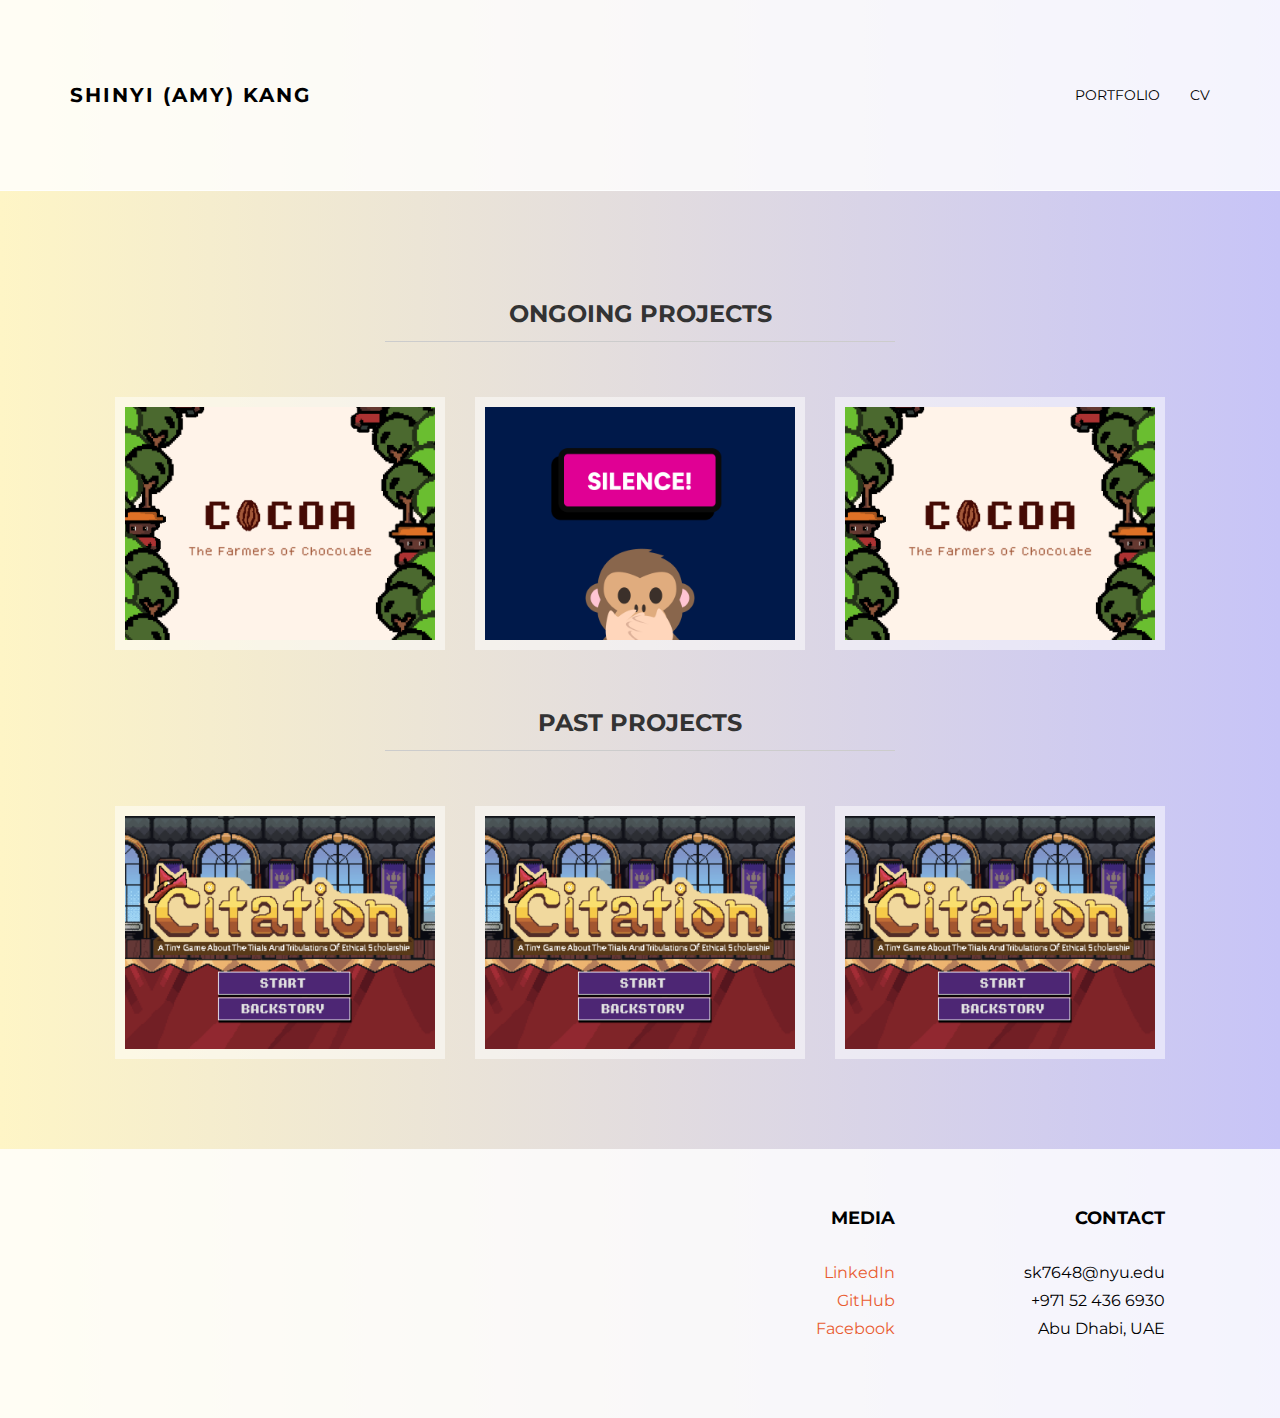
==== portfolio.html @ f3cd146c "build_1" ====
<!DOCTYPE html>
<html lang="en">
  <head>
    <meta charset="utf-8">
    <meta http-equiv="X-UA-Compatible" content="IE=edge">
    <meta name="viewport" content="width=device-width, initial-scale=1.0">
    <meta name="description" content="">
    <meta name="author" content="">
    <link rel="shortcut icon" href="../../docs-assets/ico/favicon.png">

    <title>Portfolio</title>

    <!-- Bootstrap core CSS -->
    <link href="assets/css/bootstrap.css" rel="stylesheet">


    <!-- Custom styles for this template -->
    <link href="assets/css/main.css" rel="stylesheet">

    <script src="https://code.jquery.com/jquery-1.10.2.min.js"></script>
    <script src="assets/js/hover.zoom.js"></script>
    <script src="assets/js/hover.zoom.conf.js"></script>

    <!-- HTML5 shim and Respond.js IE8 support of HTML5 elements and media queries -->
    <!--[if lt IE 9]>
      <script src="https://oss.maxcdn.com/libs/html5shiv/3.7.0/html5shiv.js"></script>
      <script src="https://oss.maxcdn.com/libs/respond.js/1.3.0/respond.min.js"></script>
    <![endif]-->
  </head>

  <body>

    <!-- Static navbar -->
    <div class="navbar navbar-inverse navbar-static-top">
      <div class="container">
        <div class="navbar-header">
          <button type="button" class="navbar-toggle" data-toggle="collapse" data-target=".navbar-collapse">
            <span class="icon-bar"></span>
            <span class="icon-bar"></span>
            <span class="icon-bar"></span>
          </button>
          <a class="navbar-brand" href="index.html">SHINYI (AMY) KANG</a>
        </div>
        <div class="navbar-collapse collapse">
          <ul class="nav navbar-nav navbar-right">
            <li><a href="portfolio.html">Portfolio</a></li>
            <li><a href="shinyikang_cv_13apr2022.pdf" target="_blank">CV</a></li>
          </ul>
        </div><!--/.nav-collapse -->
      </div>
    </div>
	
	
	<!-- +++++ Projects Section +++++ -->
	
	<div class="container pt">
		<div class="row mt">
			<div class="col-lg-6 col-lg-offset-3 centered">
				<h3>ONGOING PROJECTS</h3>
				<hr>
<!-- 				<p>Show your work here. Dribbble shots from the awesome designer <a href="http://dribbble.com/wanderingbert">David Creighton-Pester</a>.</p>
 -->			</div>
		</div>
		<div class="row mt centered">	
			<div class="col-lg-4">
				<a class="zoom green portfolioimage" href="portfolio/cocoa.html">
					<img class="img-responsive" src="assets/img/portfolio/cocoa_game.png" alt="" />
					<div class="overlay">
					    <div class="textP"><h3>COCOA</h3><br>Serious Board Game about Chocolate</div>
					  </div>
				</a>
			</div>
			<div class="col-lg-4">
				<a class="zoom green portfolioimage" href="portfolio/silence.html">
					<img class="img-responsive" src="assets/img/portfolio/silence.png" alt="" />
					<div class="overlay">
					    <div class="textP"><h3>SILENCE!</h3><br>Blockchain App to Combat Fake News</div>
					  </div>
				</a>
			</div>
			<div class="col-lg-4">
				<a class="zoom green portfolioimage" href="portfolio/cocoa.html">
					<img class="img-responsive" src="assets/img/portfolio/cocoa_game.png" alt="" />
					<div class="overlay">
					    <div class="textP"><h3>COCOA</h3><br>Serious Board Game about Chocolate</div>
					  </div>
				</a>
			</div>
		</div><!-- /row -->

		<div class="row mt">
			<div class="col-lg-6 col-lg-offset-3 centered">
				<h3>PAST PROJECTS</h3>
				<hr>
			</div>
		</div>

		<div class="row mt centered">	
			<div class="col-lg-4">
				<a class="zoom green portfolioimage" href="portfolio/cocoa.html">
					<img class="img-responsive" src="assets/img/portfolio/citation.png" alt="" />
					<div class="overlay">
					    <div class="textP"><h3>CITATION</h3><br>Web Game about Academic Integrity</div>
					  </div>
				</a>
			</div>
			<div class="col-lg-4">
				<a class="zoom green portfolioimage" href="portfolio/cocoa.html">
					<img class="img-responsive" src="assets/img/portfolio/citation.png" alt="" />
					<div class="overlay">
					    <div class="textP"><h3>CITATION</h3><br>Web Game about Academic Integrity</div>
					  </div>
				</a>
			</div>
			<div class="col-lg-4">
				<a class="zoom green portfolioimage" href="portfolio/cocoa.html">
					<img class="img-responsive" src="assets/img/portfolio/citation.png" alt="" />
					<div class="overlay">
					    <div class="textP"><h3>CITATION</h3><br>Web Game about Academic Integrity</div>
					  </div>
				</a>
			</div>

		</div> <!-- /row  -->
	</div> <!-- /container -->
	
	
	<!-- +++++ Footer Section +++++ -->
	
	<div id="footer">
		<div class="container">
			<div class="row">
				<div class="col-lg-2">
				</div><!-- /col-lg-4 -->

				<div class="col-lg-2">
				</div><!-- /col-lg-4 -->

				<div class="col-lg-2">
				</div><!-- /col-lg-4 -->
				
				
				<div class="col-lg-3">
					<h4>Media</h4>
					<p>
						<a href="https://www.linkedin.com/in/shinyi-amy-k-a40a75125/" target="_blank">LinkedIn</a><br/>
						<a href="https://github.com/shinyikang/" target="_blank">GitHub</a><br/>
						<a href="https://www.facebook.com/amyshinyikang" target="_blank">Facebook</a>
					</p>
				</div><!-- /col-lg-4 -->

				<div class="col-lg-3">
					<h4>Contact</h4>
					<p>
						sk7648@nyu.edu<br/>
						+971 52 436 6930<br/>
						Abu Dhabi, UAE
					</p>
				</div><!-- /col-lg-4 -->
			
			</div>
		
		</div>
	</div>
---- assets/css/main.css ----
/*
 * Author: Carlos Alvarez
 * URL: http://alvarez.is
 *
 * Project Name: STANLEY - Free Bootstrap 3 Theme
 * Version: 1.0
 * URL: http://blacktie.co
 */

@import url(http://fonts.googleapis.com/css?family=Montserrat:400,700);

body {
	background-image: linear-gradient(to right, #FEF5C6 , #C7C4F7);
  	font-family: 'Montserrat', sans-serif;
    font-weight: 400;
    font-size: 14px;
    color: #555;

    -webkit-font-smoothing: antialiased;
    -webkit-overflow-scrolling: touch;
}

/* Titles */
h1, h2, h3, h4, h5, h6 {
	font-family: 'Montserrat', sans-serif;
    font-weight: 700;
    color: #333;
}

h1 {
	font-size: 35px;
	margin-top: 30px;
	margin-bottom: 30px;
}



/* Paragraph & Typographic */
p {
    line-height: 28px;
    margin-bottom: 25px;
    font-size: 16px;
}

.centered {
    text-align: center;
}

/* Links */
a {
    color: #E95C31;
    word-wrap: break-word;

    -webkit-transition: color 0.1s ease-in, background 0.1s ease-in;
    -moz-transition: color 0.1s ease-in, background 0.1s ease-in;
    -ms-transition: color 0.1s ease-in, background 0.1s ease-in;
    -o-transition: color 0.1s ease-in, background 0.1s ease-in;
    transition: color 0.1s ease-in, background 0.1s ease-in;
}

a:hover,
a:focus {
    color: #D3D2F9;
    text-decoration: none;
    outline: 0;
}


a:before,
a:after {
    -webkit-transition: color 0.1s ease-in, background 0.1s ease-in;
    -moz-transition: color 0.1s ease-in, background 0.1s ease-in;
    -ms-transition: color 0.1s ease-in, background 0.1s ease-in;
    -o-transition: color 0.1s ease-in, background 0.1s ease-in;
    transition: color 0.1s ease-in, background 0.1s ease-in;
}

 hr {
    display: block;
    height: 1px;
    border: 0;
    border-top: 1px solid #ccc;
    margin: 1em 0;
    padding: 0;
}


.navbar {
	text-transform: uppercase;
	margin-bottom: 0px;
}

.navbar-inverse {
	padding-bottom: 70px;
	padding-top: 70px;
}

.navbar-inverse {
	background: rgba(255,255,255, 0.8);
	border-color: rgba(255,255,255, 0.8);
}

.navbar-inverse .navbar-nav > li > a {
	color: black;
}

.navbar-inverse .navbar-nav > li > a:hover,
.navbar-inverse .navbar-nav > li > a:focus {
	color: #E95C31;
}


.navbar-brand {
	font-weight: 700;
	font-size: 20px;
	letter-spacing: 2px;
}


.navbar-inverse .navbar-brand {
	color: black;
}

.navbar-inverse .navbar-toggle {
	border-color: transparent;
}

.progress-bar-theme {
  background-color: #E95C31;
}


/* Helpers */

.mt {
	margin-top: 40px;
	margin-bottom: 40px;
}

.pt {
	padding-top: 50px;
	padding-bottom: 50px;
}


/* +++++ WRAP SECTIONS +++++ */

#ww {
	padding-top: 70px;
	padding-bottom: 70px;
	background-image: linear-gradient(to right, #FEF5C6 , #C7C4F7);
}


#footer {
	background: rgba(255,255,255, 0.8);
	padding-top: 50px;
	padding-bottom: 50px; 
	text-align: right;
}

#footer p {
	color: black;
}

#footer h4 {
	color: black;
	text-transform: uppercase;
	padding-bottom: 20px;
}


/* +++++ Color Wraps / Blog Page +++++ */

#grey {
	padding-top: 60px;
	padding-bottom: 60px;
	background-color: #f2f2f2;
}

#white {
	padding-top: 60px;
	padding-bottom: 60px;
	background-color: #ffffff;
}



/* Blog Date*/
bd {
	font-size: 12px;
	text-transform: uppercase;
	color: #d2d2d2;
	font-weight: 700;
}

/* Blog Author*/
ba {
	font-size: 12px;
	text-transform: uppercase;
}

/* Blog Quote */
.bq {
	font-size: 22px;
	padding-top: 30px;
}

/* Blog Tags */
bt {
	font-size: 12px;
}

/* ================== PORTFOLIO IMAGES HOVER EFFECT ================== */
/* Effects also are controled by hover.zoom.js */
.zoom { 
    display:block; 
    position:relative; 
    overflow:hidden; 
    background:transparent url(../img/loader.gif) no-repeat center;
}


    .zoomOverlay {
        position:absolute;
        top:0; left:0;
        bottom:0; right:0;
        display:none;
        background-image:url(../img/zoom.png);
        background-repeat:no-repeat;
        background-position:center;
    }

.zoom2 {
	opacity: 1;
}

.zoom2:hover {
	opacity: 0.5;
}

/* glyphicon Configuration */

.glyphicon {
	font-size: 30px;
	color: black;
}

#profile {
	width: 155px;
}

.project_subtitle {

}
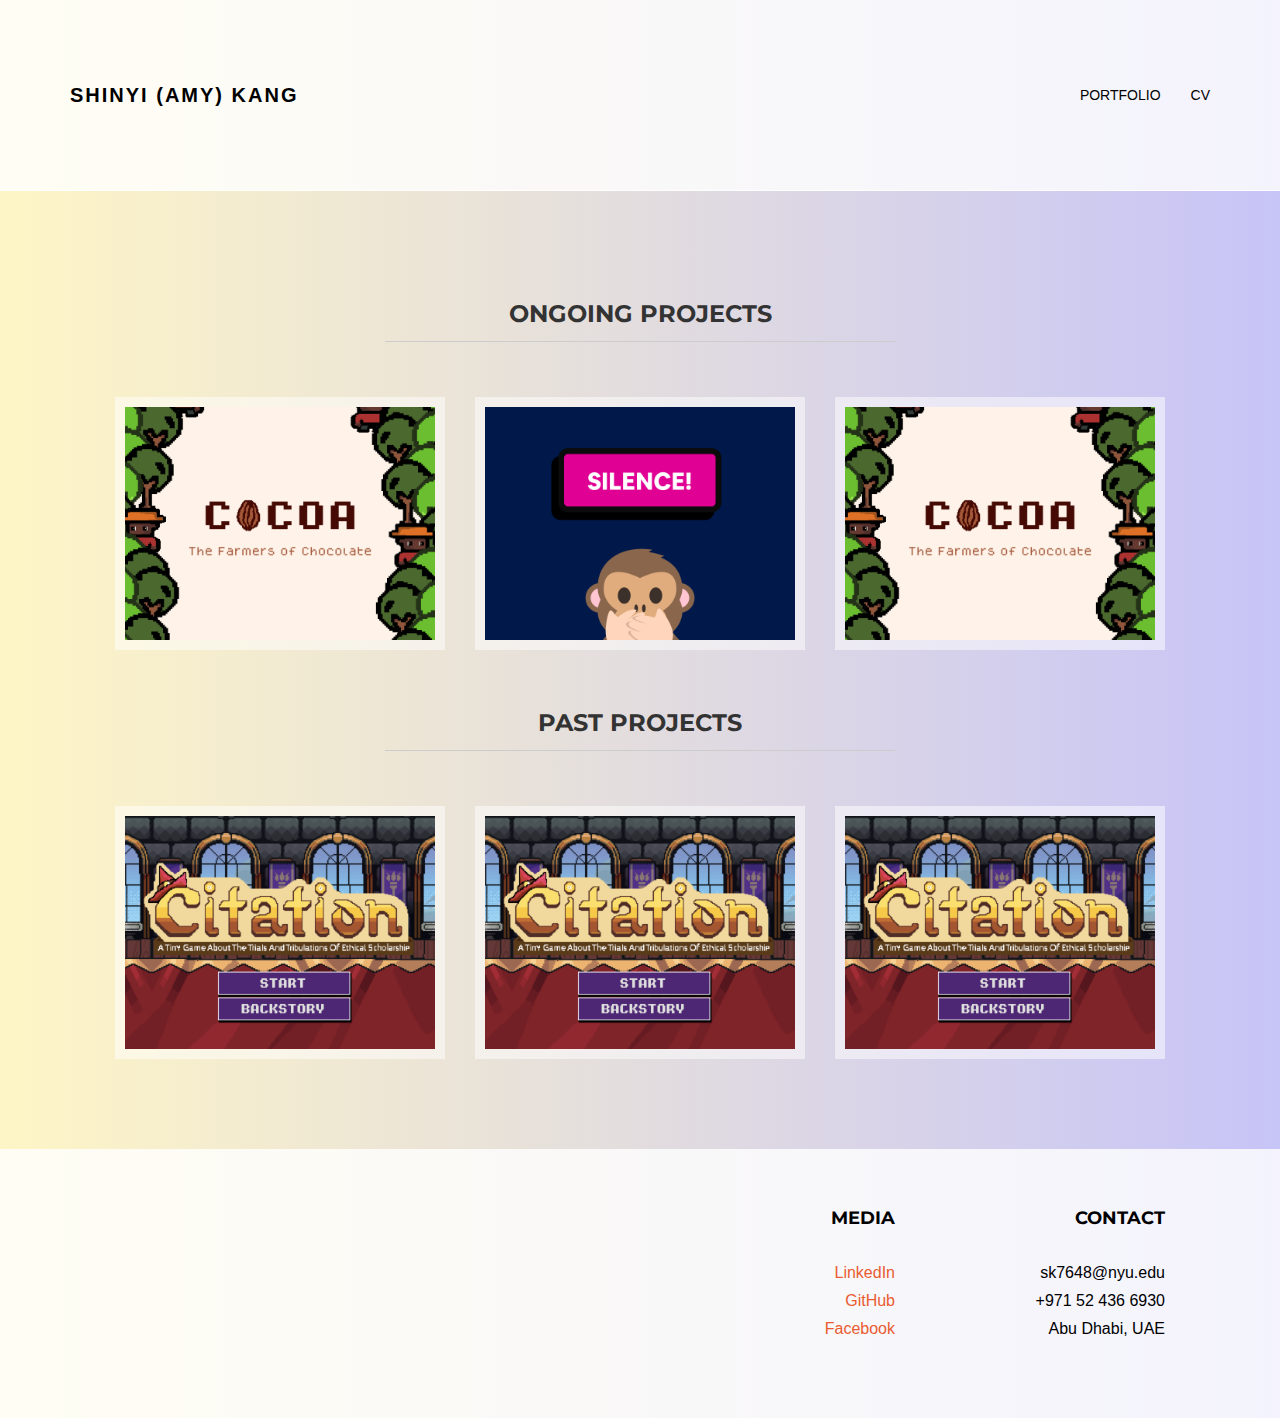
==== commit 3223d8c5: "hover_nolonger_js" ====
--- a/portfolio.html
+++ b/portfolio.html
@@ -18,8 +18,8 @@
     <link href="assets/css/main.css" rel="stylesheet">
 
     <script src="https://code.jquery.com/jquery-1.10.2.min.js"></script>
-    <script src="assets/js/hover.zoom.js"></script>
-    <script src="assets/js/hover.zoom.conf.js"></script>
+<!--     <script src="assets/js/hover.zoom.js"></script>
+    <script src="assets/js/hover.zoom.conf.js"></script> -->
 
     <!-- HTML5 shim and Respond.js IE8 support of HTML5 elements and media queries -->
     <!--[if lt IE 9]>
--- a/assets/css/main.css
+++ b/assets/css/main.css
@@ -11,7 +11,7 @@
 
 body {
 	background-image: linear-gradient(to right, #FEF5C6 , #C7C4F7);
-  	font-family: 'Montserrat', sans-serif;
+  	font-family: sans-serif;
     font-weight: 400;
     font-size: 14px;
     color: #555;
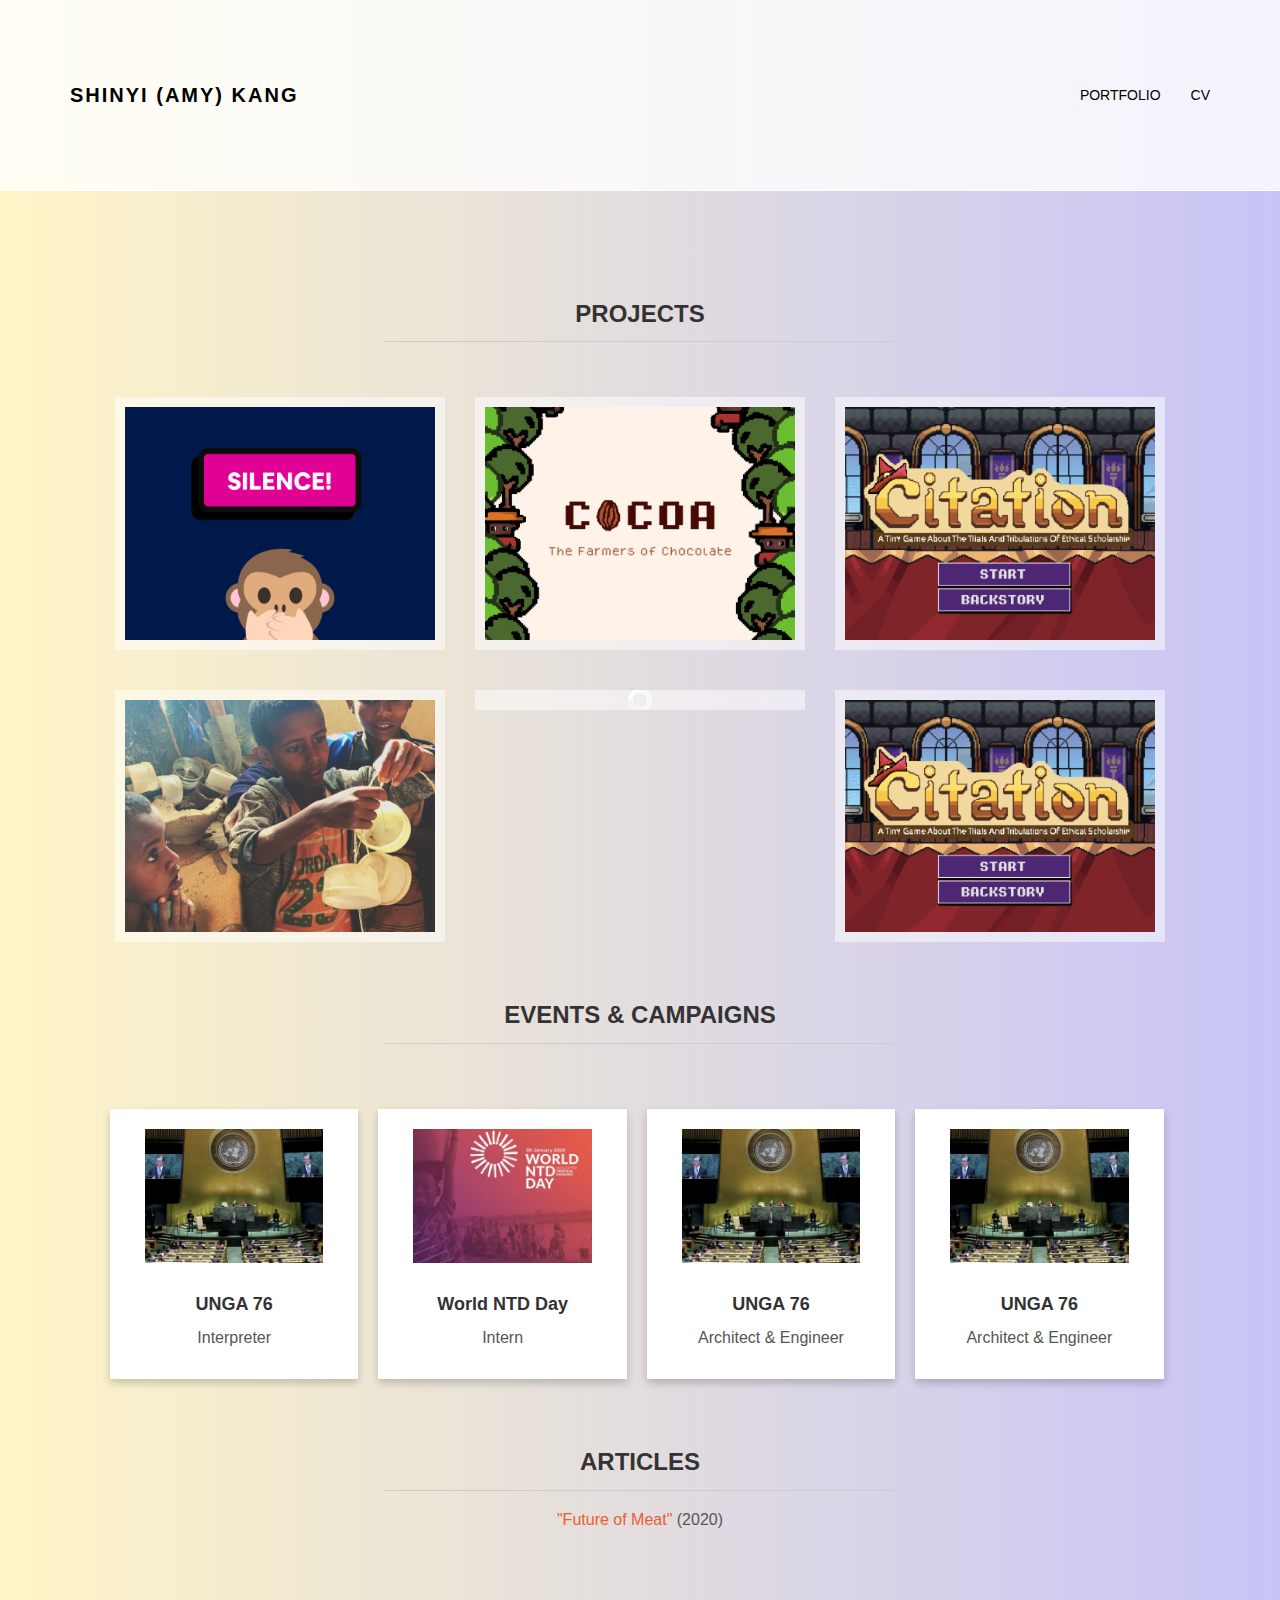
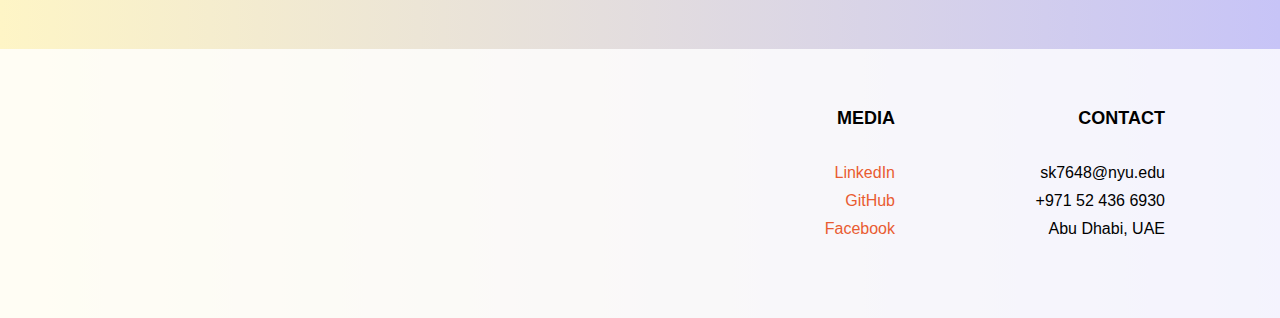
==== commit 9654e8c6: "add" ====
--- a/portfolio.html
+++ b/portfolio.html
@@ -16,16 +16,7 @@
 
     <!-- Custom styles for this template -->
     <link href="assets/css/main.css" rel="stylesheet">
-
     <script src="https://code.jquery.com/jquery-1.10.2.min.js"></script>
-<!--     <script src="assets/js/hover.zoom.js"></script>
-    <script src="assets/js/hover.zoom.conf.js"></script> -->
-
-    <!-- HTML5 shim and Respond.js IE8 support of HTML5 elements and media queries -->
-    <!--[if lt IE 9]>
-      <script src="https://oss.maxcdn.com/libs/html5shiv/3.7.0/html5shiv.js"></script>
-      <script src="https://oss.maxcdn.com/libs/respond.js/1.3.0/respond.min.js"></script>
-    <![endif]-->
   </head>
 
   <body>
@@ -54,75 +45,122 @@
 	<!-- +++++ Projects Section +++++ -->
 	
 	<div class="container pt">
+
 		<div class="row mt">
 			<div class="col-lg-6 col-lg-offset-3 centered">
-				<h3>ONGOING PROJECTS</h3>
+				<h3>PROJECTS</h3>
 				<hr>
-<!-- 				<p>Show your work here. Dribbble shots from the awesome designer <a href="http://dribbble.com/wanderingbert">David Creighton-Pester</a>.</p>
- -->			</div>
-		</div>
+			</div>
+		</div>
+
 		<div class="row mt centered">	
 			<div class="col-lg-4">
-				<a class="zoom green portfolioimage" href="portfolio/cocoa.html">
+				<a class="zoom portfolioimage" href="portfolio/silence.html">
+					<img class="img-responsive" src="assets/img/portfolio/silence.png" alt="" />
+					<div class="overlay">
+					    <div class="textP"><h3>SILENCE!</h3><br>Blockchain App to Combat Fake News</div>
+					</div>
+				</a>
+			</div>
+
+			<div class="col-lg-4">
+				<a class="zoom portfolioimage" href="portfolio/cocoa.html">
 					<img class="img-responsive" src="assets/img/portfolio/cocoa_game.png" alt="" />
 					<div class="overlay">
 					    <div class="textP"><h3>COCOA</h3><br>Serious Board Game about Chocolate</div>
 					  </div>
 				</a>
 			</div>
-			<div class="col-lg-4">
-				<a class="zoom green portfolioimage" href="portfolio/silence.html">
-					<img class="img-responsive" src="assets/img/portfolio/silence.png" alt="" />
-					<div class="overlay">
-					    <div class="textP"><h3>SILENCE!</h3><br>Blockchain App to Combat Fake News</div>
-					  </div>
-				</a>
-			</div>
-			<div class="col-lg-4">
-				<a class="zoom green portfolioimage" href="portfolio/cocoa.html">
-					<img class="img-responsive" src="assets/img/portfolio/cocoa_game.png" alt="" />
-					<div class="overlay">
-					    <div class="textP"><h3>COCOA</h3><br>Serious Board Game about Chocolate</div>
-					  </div>
-				</a>
-			</div>
+
+			<div class="col-lg-4">
+				<a class="zoom portfolioimage" href="portfolio/cocoa.html">
+					<img class="img-responsive" src="assets/img/portfolio/citation.png" alt="" />
+					<div class="overlay">
+					    <div class="textP"><h3>CITATION</h3><br>Web Game about Academic Integrity</div>
+					  </div>
+				</a>
+			</div>
+
 		</div><!-- /row -->
+
+		<div class="row mt centered">	
+			<div class="col-lg-4">
+				<a class="zoom portfolioimage" href="https://hallpass.games" target="_blank">
+					<img class="img-responsive" src="assets/img/portfolio/ethiopia.png" alt="" />
+					<div class="overlay">
+					    <div class="textP"><h3>DIGITAL CLASSROOM IN ETHIOPIA</h3><br>Web Game about Academic Integrity</div>
+					 </div>
+				</a>
+			</div>
+			<div class="col-lg-4">
+				<a class="zoom portfolioimage" href="https://github.com/shinyikang/IntroToIM/tree/master/final_project" target="_blank">
+					<img class="img-responsive" src="assets/img/portfolio/LP.png" alt="" />
+					<div class="overlay">
+					    <div class="textP"><h3>INTERACTIVE TURNTABLE</h3><br>Emulation of a Vinyl Record Player on Processing</div>
+					  </div>
+				</a>
+			</div>
+			<div class="col-lg-4">
+				<a class="zoom portfolioimage" href="portfolio/cocoa.html">
+					<img class="img-responsive" src="assets/img/portfolio/citation.png" alt="" />
+					<div class="overlay">
+					    <div class="textP"><h3>CITATION</h3><br>Web Game about Academic Integrity</div>
+					  </div>
+				</a>
+			</div>
+
+		</div> <!-- /row  -->
 
 		<div class="row mt">
 			<div class="col-lg-6 col-lg-offset-3 centered">
-				<h3>PAST PROJECTS</h3>
+				<h3>EVENTS & CAMPAIGNS</h3>
 				<hr>
 			</div>
 		</div>
-
 		<div class="row mt centered">	
-			<div class="col-lg-4">
-				<a class="zoom green portfolioimage" href="portfolio/cocoa.html">
-					<img class="img-responsive" src="assets/img/portfolio/citation.png" alt="" />
-					<div class="overlay">
-					    <div class="textP"><h3>CITATION</h3><br>Web Game about Academic Integrity</div>
-					  </div>
-				</a>
-			</div>
-			<div class="col-lg-4">
-				<a class="zoom green portfolioimage" href="portfolio/cocoa.html">
-					<img class="img-responsive" src="assets/img/portfolio/citation.png" alt="" />
-					<div class="overlay">
-					    <div class="textP"><h3>CITATION</h3><br>Web Game about Academic Integrity</div>
-					  </div>
-				</a>
-			</div>
-			<div class="col-lg-4">
-				<a class="zoom green portfolioimage" href="portfolio/cocoa.html">
-					<img class="img-responsive" src="assets/img/portfolio/citation.png" alt="" />
-					<div class="overlay">
-					    <div class="textP"><h3>CITATION</h3><br>Web Game about Academic Integrity</div>
-					  </div>
-				</a>
-			</div>
-
+			<div class="col-lg-45 card">
+			  <img src="assets/img/portfolio/unga.png" alt="Avatar" style="width:100%">
+			  <div class="cardcontainer">
+			    <h4><b>UNGA 76</b></h4> 
+			    <p>Interpreter</p> 
+			  </div>
+			</div>
+			<div class="col-lg-45 card">
+			  <img src="assets/img/portfolio/worldntdday.png" alt="Avatar" style="width:100%">
+			  <div class="cardcontainer">
+			    <h4><b>World NTD Day</b></h4> 
+			    <p>Intern</p> 
+			  </div>
+			</div>
+			<div class="col-lg-45 card">
+			  <img src="assets/img/portfolio/unga.png" alt="Avatar" style="width:100%">
+			  <div class="cardcontainer">
+			    <h4><b>UNGA 76</b></h4> 
+			    <p>Architect & Engineer</p> 
+			  </div>
+			</div>
+
+			<div class="col-lg-45 card">
+			  <img src="assets/img/portfolio/unga.png" alt="Avatar" style="width:100%">
+			  <div class="cardcontainer">
+			    <h4><b>UNGA 76</b></h4> 
+			    <p>Architect & Engineer</p> 
+			  </div>
+			</div>
 		</div> <!-- /row  -->
+
+		<div class="row mt">
+			<div class="col-lg-6 col-lg-offset-3 centered">
+				<h3>ARTICLES</h3>
+				<hr>
+				<p><a href="http://dribbble.com/wanderingbert">"Future of Meat"</a> (2020)</p>
+			</div>
+		</div>
+
+
+
 	</div> <!-- /container -->
+</div>
 	
 	
 	<!-- +++++ Footer Section +++++ -->
@@ -162,3 +200,10 @@
 		
 		</div>
 	</div>
+
+	    <!-- Bootstrap core JavaScript
+    ================================================== -->
+    <!-- Placed at the end of the document so the pages load faster -->
+    <script src="assets/js/bootstrap.min.js"></script>
+  </body>
+</html>
--- a/assets/css/main.css
+++ b/assets/css/main.css
@@ -1,12 +1,3 @@
-/*
- * Author: Carlos Alvarez
- * URL: http://alvarez.is
- *
- * Project Name: STANLEY - Free Bootstrap 3 Theme
- * Version: 1.0
- * URL: http://blacktie.co
- */
-
 @import url(http://fonts.googleapis.com/css?family=Montserrat:400,700);
 
 body {
@@ -22,7 +13,7 @@
 
 /* Titles */
 h1, h2, h3, h4, h5, h6 {
-	font-family: 'Montserrat', sans-serif;
+	font-family: sans-serif;
     font-weight: 700;
     color: #333;
 }
@@ -250,6 +241,21 @@
 	width: 155px;
 }
 
+.card {
+  box-shadow: 0 4px 8px 0 rgba(0,0,0,0.2);
+  transition: 0.3s;
+  background-color: white;
+  margin: 10px;
+}
+
+.card img {
+  padding: 20px;
+}
+
+.cardcontainer {
+  padding: 2px 16px;
+}
+
 .project_subtitle {
 
 }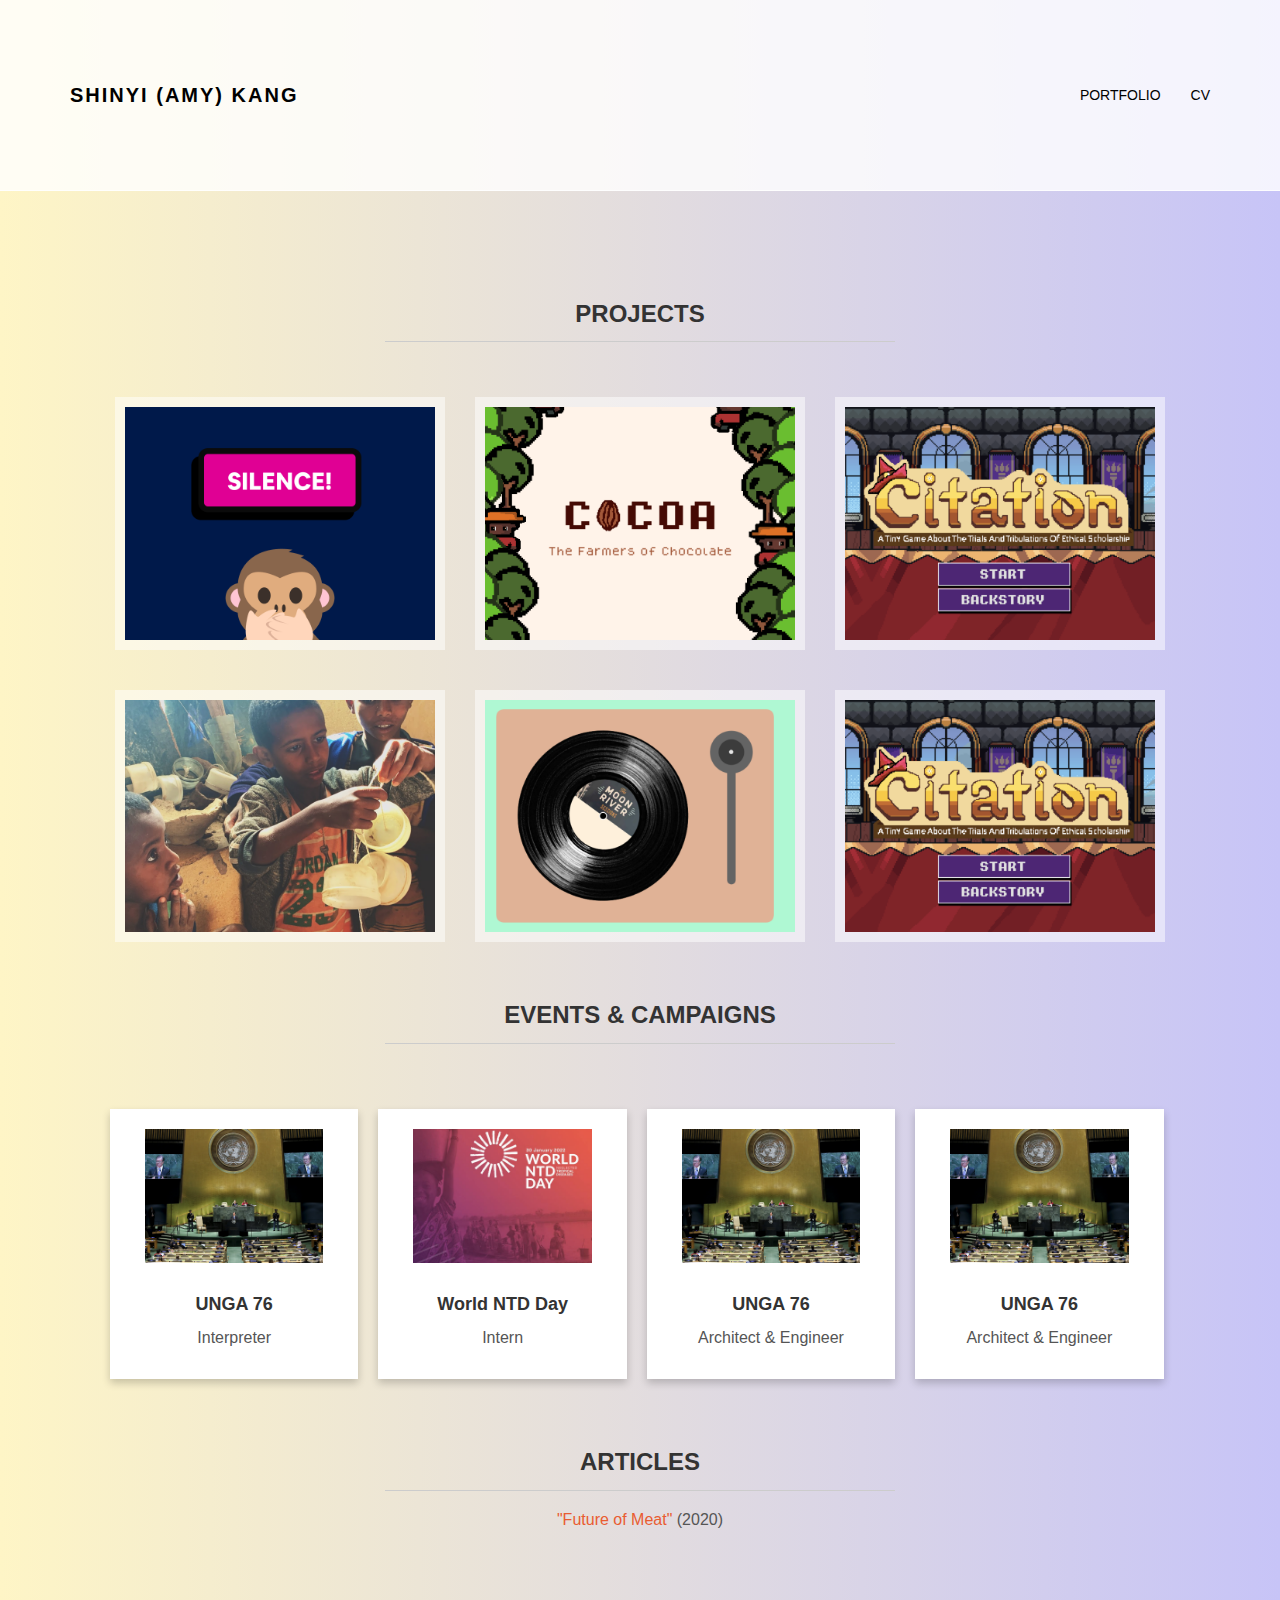
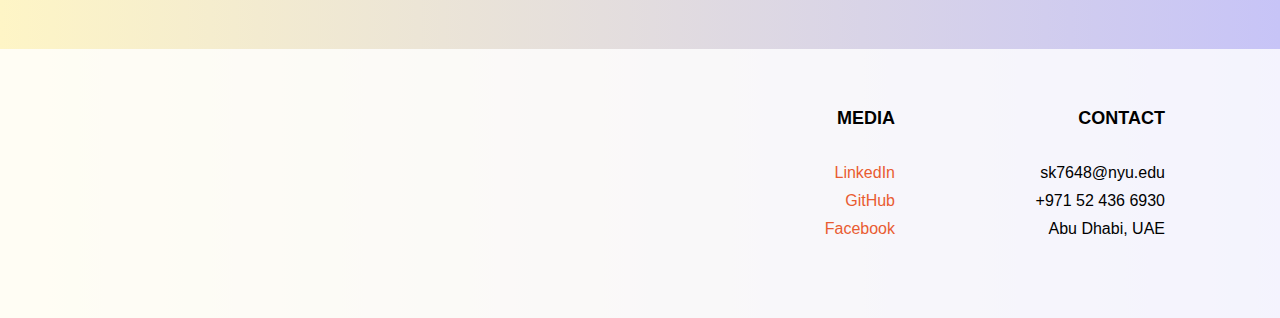
==== commit 146d1d7f: "lpimage" ====
--- a/portfolio.html
+++ b/portfolio.html
@@ -94,7 +94,7 @@
 			</div>
 			<div class="col-lg-4">
 				<a class="zoom portfolioimage" href="https://github.com/shinyikang/IntroToIM/tree/master/final_project" target="_blank">
-					<img class="img-responsive" src="assets/img/portfolio/LP.png" alt="" />
+					<img class="img-responsive" src="assets/img/portfolio/lp.png" alt="" />
 					<div class="overlay">
 					    <div class="textP"><h3>INTERACTIVE TURNTABLE</h3><br>Emulation of a Vinyl Record Player on Processing</div>
 					  </div>
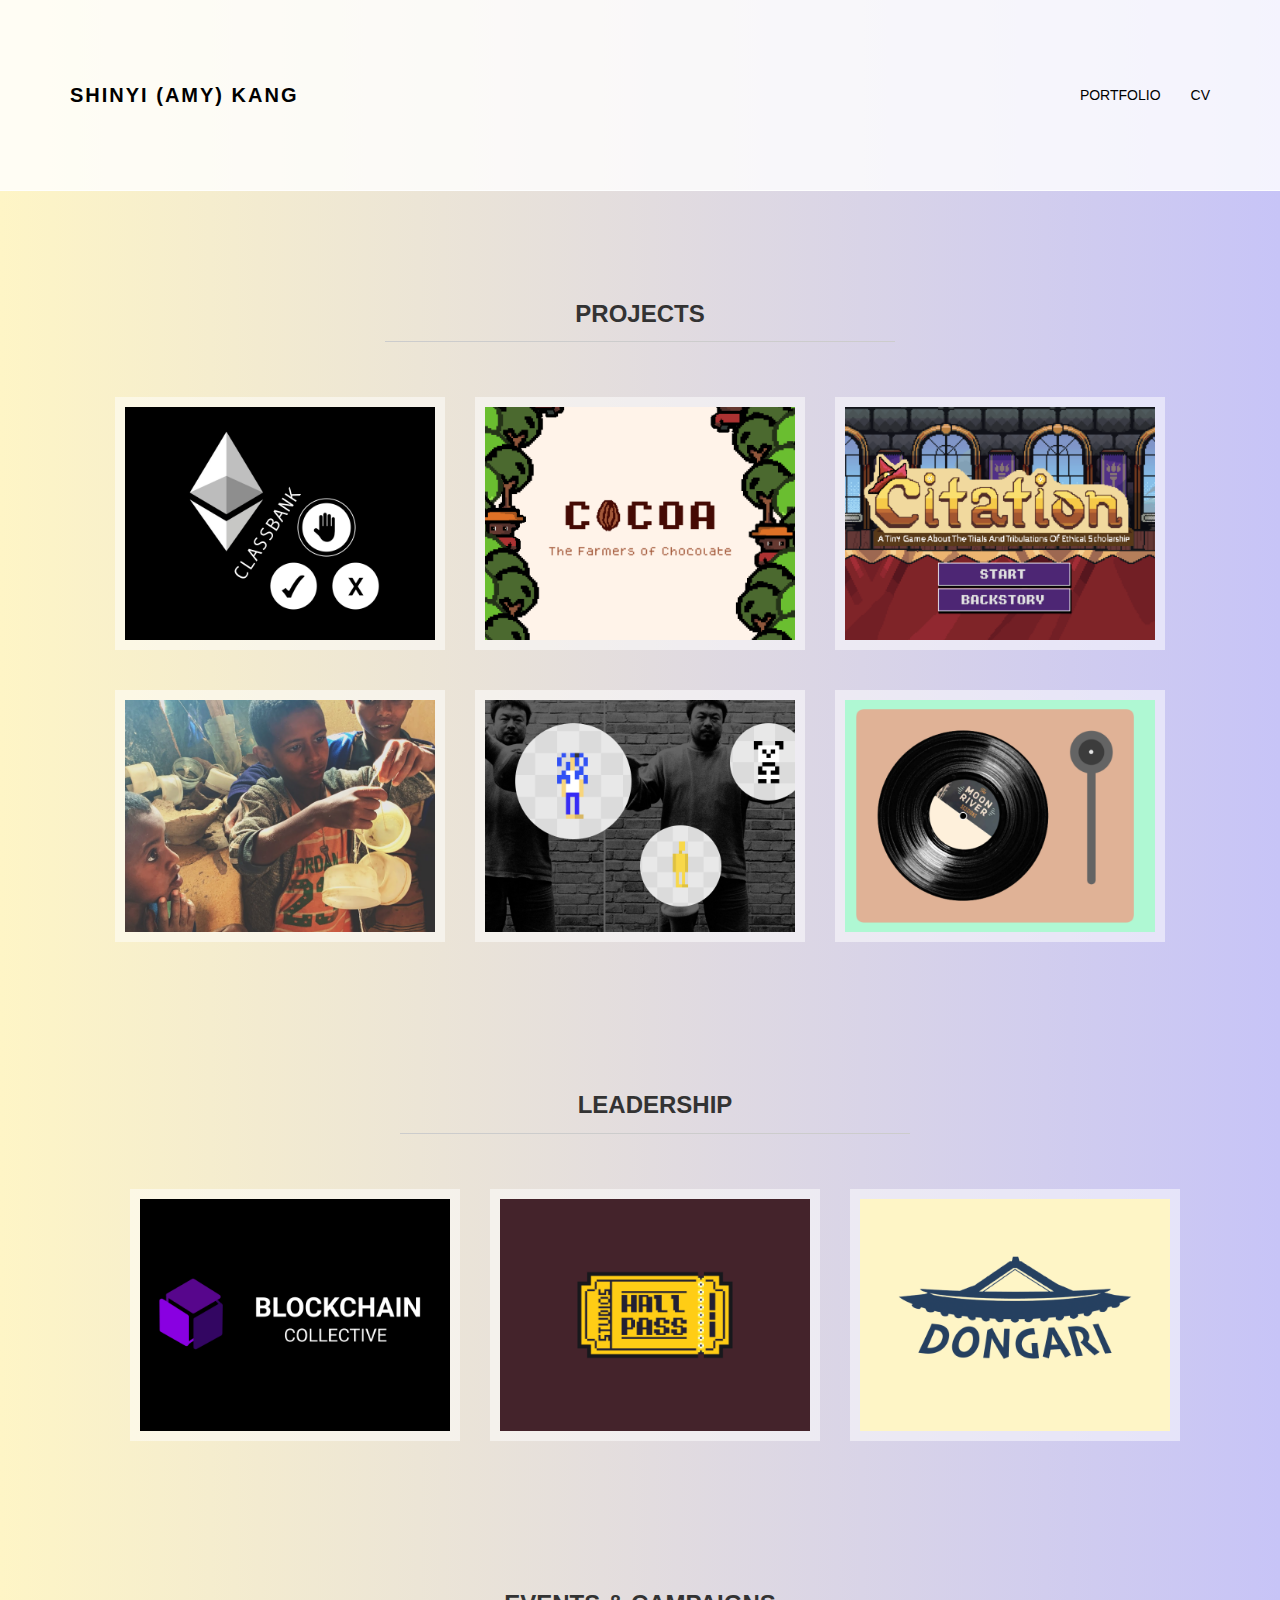
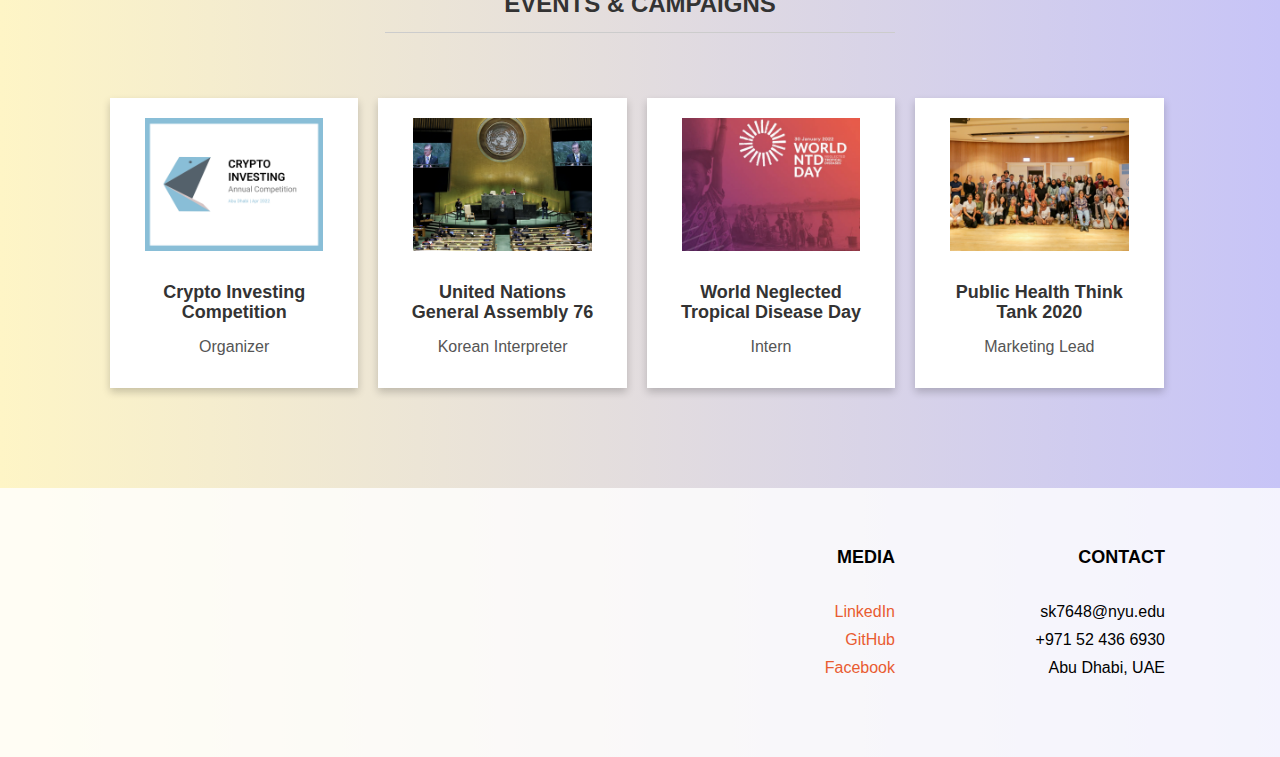
==== commit fafd0a7a: "jul5" ====
--- a/portfolio.html
+++ b/portfolio.html
@@ -55,28 +55,28 @@
 
 		<div class="row mt centered">	
 			<div class="col-lg-4">
-				<a class="zoom portfolioimage" href="portfolio/silence.html">
-					<img class="img-responsive" src="assets/img/portfolio/silence.png" alt="" />
-					<div class="overlay">
-					    <div class="textP"><h3>SILENCE!</h3><br>Blockchain App to Combat Fake News</div>
+				<a class="zoom portfolioimage">
+					<img class="img-responsive" src="assets/img/portfolio/classbank.png" alt="" />
+					<div class="overlay">
+					    <div class="textP"><h3>ClassBank</h3><br>Mobile Platform to Optimize Classroom Learning (ongoing)</div>
 					</div>
 				</a>
 			</div>
 
 			<div class="col-lg-4">
-				<a class="zoom portfolioimage" href="portfolio/cocoa.html">
+				<a class="zoom portfolioimage" href="https://www.notion.so/shinyikang/Cocoa-Game-for-Social-Change-afba6a620aa04ce98e330e4c33f03938" target="_blank">
 					<img class="img-responsive" src="assets/img/portfolio/cocoa_game.png" alt="" />
 					<div class="overlay">
-					    <div class="textP"><h3>COCOA</h3><br>Serious Board Game about Chocolate</div>
-					  </div>
-				</a>
-			</div>
-
-			<div class="col-lg-4">
-				<a class="zoom portfolioimage" href="portfolio/cocoa.html">
+					    <div class="textP"><h3>Cocoa</h3><br>Board Game for Social Change</div>
+					  </div>
+				</a>
+			</div>
+
+			<div class="col-lg-4">
+				<a class="zoom portfolioimage" href="https://www.citationgame.com/" target="_blank">
 					<img class="img-responsive" src="assets/img/portfolio/citation.png" alt="" />
 					<div class="overlay">
-					    <div class="textP"><h3>CITATION</h3><br>Web Game about Academic Integrity</div>
+					    <div class="textP"><h3>Citation</h3><br>Episodic Web Game about Academic Integrity</div>
 					  </div>
 				</a>
 			</div>
@@ -85,31 +85,77 @@
 
 		<div class="row mt centered">	
 			<div class="col-lg-4">
-				<a class="zoom portfolioimage" href="https://hallpass.games" target="_blank">
+				<a class="zoom portfolioimage" href="https://www.youtube.com/watch?v=Ns7vredn5BA" target="_blank">
 					<img class="img-responsive" src="assets/img/portfolio/ethiopia.png" alt="" />
 					<div class="overlay">
-					    <div class="textP"><h3>DIGITAL CLASSROOM IN ETHIOPIA</h3><br>Web Game about Academic Integrity</div>
+					    <div class="textP"><h3>EdTech in Ethiopia</h3><br>Educational Innovation for Schools in Ethiopia</div>
 					 </div>
 				</a>
 			</div>
+			<div class="col-lg-4">
+				<a class="zoom portfolioimage" href="https://bennyboy.tech/exhibit/" target="_blank">
+					<img class="img-responsive" src="assets/img/portfolio/performing_identity.png" alt="" />
+					<div class="overlay">
+					    <div class="textP"><h3>Performing Identity</h3><br>Virtual Exhibition about Asian Identity</div>
+					  </div>
+				</a>
+			</div>
+
 			<div class="col-lg-4">
 				<a class="zoom portfolioimage" href="https://github.com/shinyikang/IntroToIM/tree/master/final_project" target="_blank">
 					<img class="img-responsive" src="assets/img/portfolio/lp.png" alt="" />
 					<div class="overlay">
-					    <div class="textP"><h3>INTERACTIVE TURNTABLE</h3><br>Emulation of a Vinyl Record Player on Processing</div>
-					  </div>
-				</a>
-			</div>
-			<div class="col-lg-4">
-				<a class="zoom portfolioimage" href="portfolio/cocoa.html">
-					<img class="img-responsive" src="assets/img/portfolio/citation.png" alt="" />
-					<div class="overlay">
-					    <div class="textP"><h3>CITATION</h3><br>Web Game about Academic Integrity</div>
+					    <div class="textP"><h3>Interactive Turntable</h3><br>Emulation of a Vinyl Record Player on Processing</div>
 					  </div>
 				</a>
 			</div>
 
 		</div> <!-- /row  -->
+
+
+		<div class="container pt">
+
+<!-- Leadership -->
+
+			<div class="row mt">
+				<div class="col-lg-6 col-lg-offset-3 centered">
+					<h3>LEADERSHIP</h3>
+					<hr>
+				</div>
+			</div>
+
+			<div class="row mt centered">	
+				<div class="col-lg-4">
+				<a class="zoom portfolioimage" href="https://www.nyuadblockchain.com/" target="_blank">
+						<img class="img-responsive" src="assets/img/portfolio/blockchain.png" alt="" />
+						<div class="overlay">
+						    <div class="textP"><h3>The Blockchain Collective @ NYUAD</h3><br>Founder & Leader <br>(2021-Present)</div>
+						</div>
+					</a>
+				</div>
+
+				<div class="col-lg-4">
+					<a class="zoom portfolioimage" href="https://www.hallpass.games/" target="_blank">
+						<img class="img-responsive" src="assets/img/portfolio/hallpass.png" alt="" />
+						<div class="overlay">
+						    <div class="textP"><h3>Hall Pass Studios</h3><br>Marketing Lead<br> (2021-Present)</div>
+						  </div>
+					</a>
+				</div>
+
+				<div class="col-lg-4">
+					<a class="zoom portfolioimage" href="https://www.instagram.com/dongari_nyuad/" target="_blank">
+						<img class="img-responsive" src="assets/img/portfolio/dongari.png" alt=""/>
+						<div class="overlay">
+						    <div class="textP"><h3>Dongari (Korean Student Club)</h3><br>Marketing Lead <br>(2018-19)</div>
+						  </div>
+					</a>
+				</div>
+
+			</div><!-- /row -->
+		</div> <!-- /row  -->
+
+<!-- Events -->
 
 		<div class="row mt">
 			<div class="col-lg-6 col-lg-offset-3 centered">
@@ -119,43 +165,43 @@
 		</div>
 		<div class="row mt centered">	
 			<div class="col-lg-45 card">
+			  <img src="assets/img/portfolio/crypto.png" alt="Avatar" style="width:100%">
+			  <div class="cardcontainer">
+			    <h4><b>Crypto Investing Competition</b></h4> 
+			    <p>Organizer</p> 
+			  </div>
+			</div>
+			<div class="col-lg-45 card">
 			  <img src="assets/img/portfolio/unga.png" alt="Avatar" style="width:100%">
 			  <div class="cardcontainer">
-			    <h4><b>UNGA 76</b></h4> 
-			    <p>Interpreter</p> 
+			    <h4><b>United Nations General Assembly 76</b></h4> 
+			    <p>Korean Interpreter</p> 
 			  </div>
 			</div>
 			<div class="col-lg-45 card">
 			  <img src="assets/img/portfolio/worldntdday.png" alt="Avatar" style="width:100%">
 			  <div class="cardcontainer">
-			    <h4><b>World NTD Day</b></h4> 
+			    <h4><b>World Neglected Tropical Disease Day</b></h4> 
 			    <p>Intern</p> 
 			  </div>
 			</div>
-			<div class="col-lg-45 card">
-			  <img src="assets/img/portfolio/unga.png" alt="Avatar" style="width:100%">
-			  <div class="cardcontainer">
-			    <h4><b>UNGA 76</b></h4> 
-			    <p>Architect & Engineer</p> 
-			  </div>
-			</div>
-
-			<div class="col-lg-45 card">
-			  <img src="assets/img/portfolio/unga.png" alt="Avatar" style="width:100%">
-			  <div class="cardcontainer">
-			    <h4><b>UNGA 76</b></h4> 
-			    <p>Architect & Engineer</p> 
+
+			<div class="col-lg-45 card">
+			  <img src="assets/img/portfolio/phtt.png" alt="Avatar" style="width:100%">
+			  <div class="cardcontainer">
+			    <h4><b>Public Health Think Tank 2020</b></h4> 
+			    <p>Marketing Lead</p> 
 			  </div>
 			</div>
 		</div> <!-- /row  -->
-
+<!-- 
 		<div class="row mt">
 			<div class="col-lg-6 col-lg-offset-3 centered">
 				<h3>ARTICLES</h3>
 				<hr>
 				<p><a href="http://dribbble.com/wanderingbert">"Future of Meat"</a> (2020)</p>
 			</div>
-		</div>
+		</div> -->
 
 
 
--- a/assets/css/main.css
+++ b/assets/css/main.css
@@ -37,6 +37,29 @@
     text-align: center;
 }
 
+.button {
+  background-color: white; /* Green */
+  border: none;
+  font-family: sans-serif;
+  font-weight: 700;
+  color: black;
+  padding: 8px 18px;
+  text-align: center;
+  text-decoration: none;
+  display: inline-block;
+  font-size: 14px;
+  margin-top: 10px;
+  margon-bottom: 10px;
+  margin-right: 10px;
+  cursor: pointer;
+  transition-duration: 0.4s;
+  border: 2px solid #FEF5C6;
+}
+
+.button:hover {
+  background-color: #FEF5C6; /* Green */
+}
+
 /* Links */
 a {
     color: #E95C31;
@@ -51,7 +74,7 @@
 
 a:hover,
 a:focus {
-    color: #D3D2F9;
+    color: #9693F0;
     text-decoration: none;
     outline: 0;
 }
@@ -257,5 +280,5 @@
 }
 
 .project_subtitle {
-
+	color: #E95C31;
 }